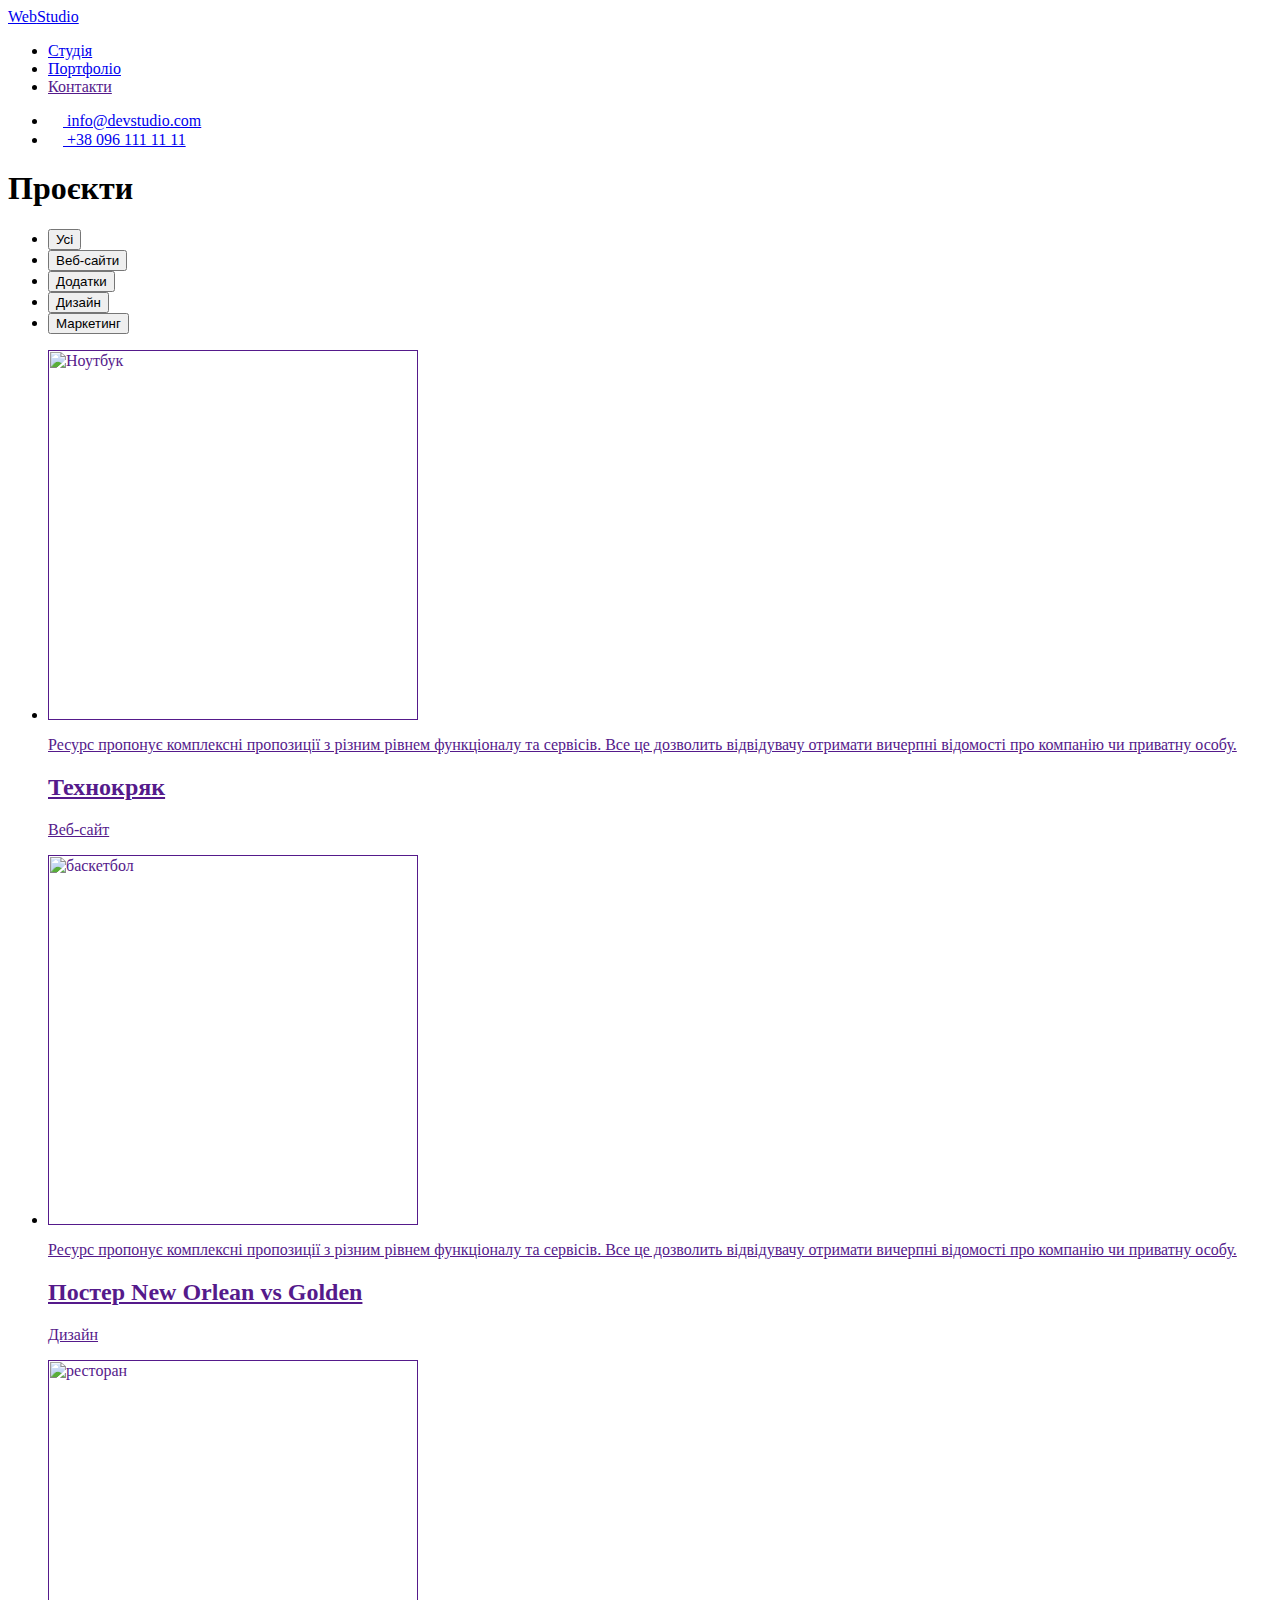
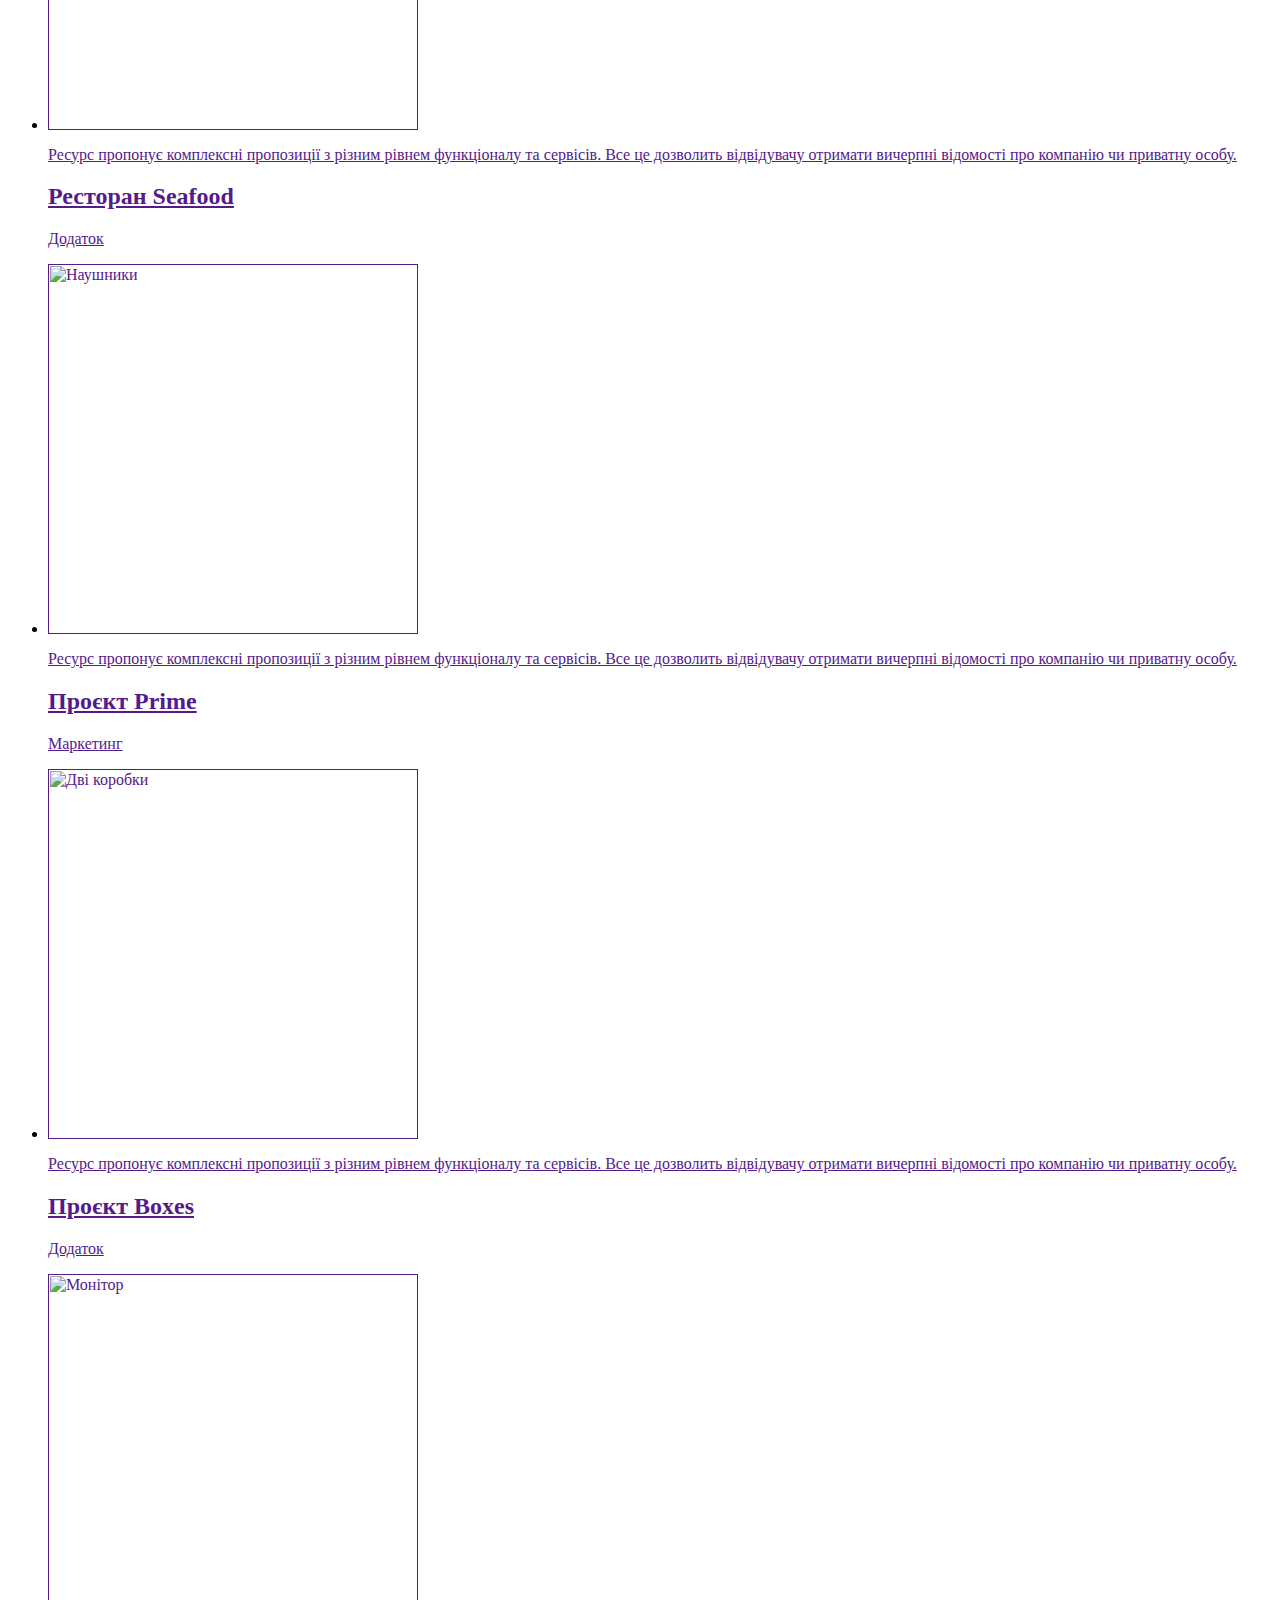
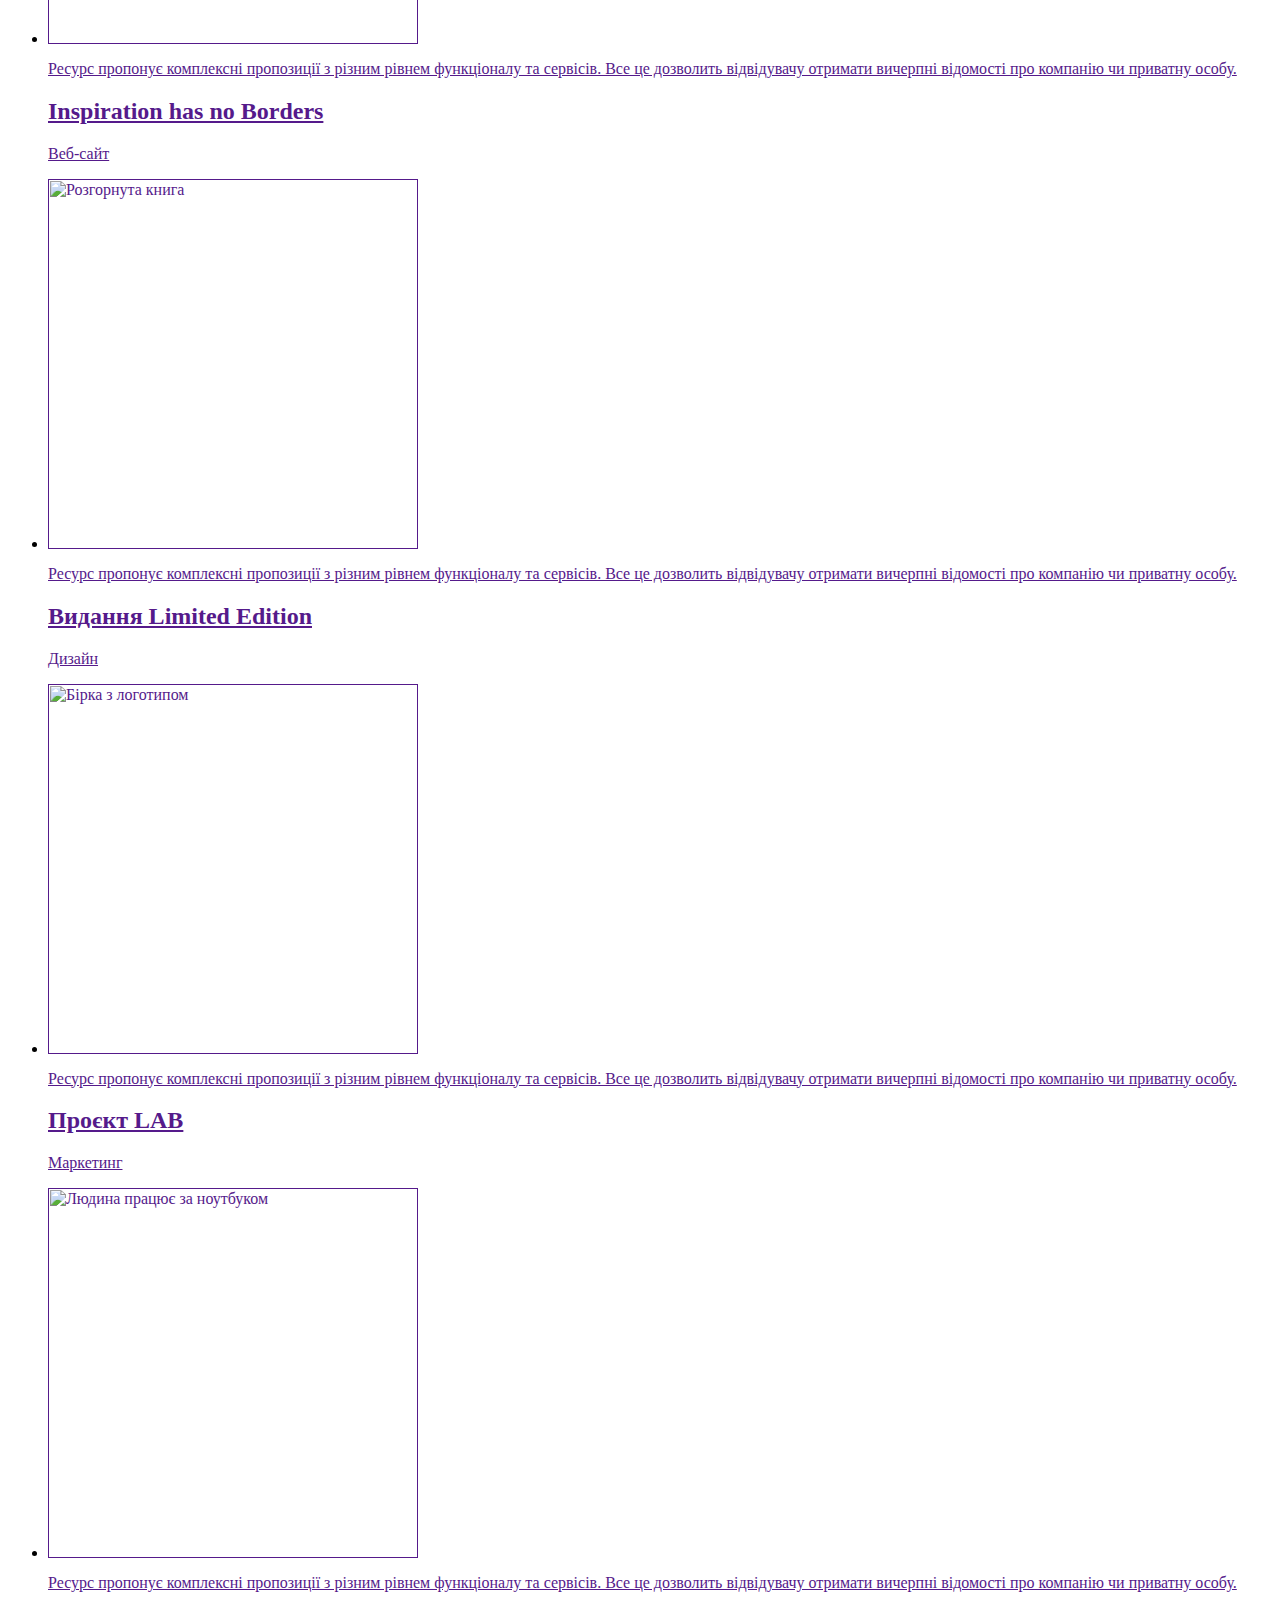
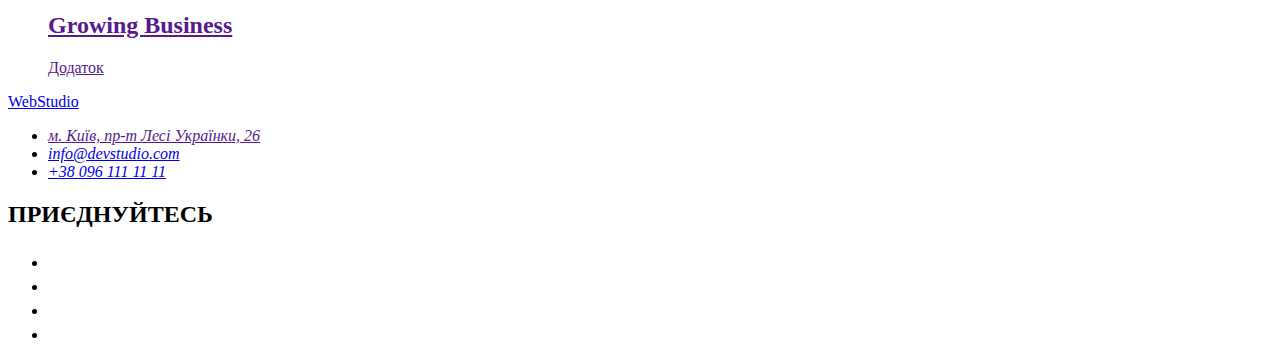
==== portfolio.html @ c9eba614 "Add files via upload" ====
<html lang="uk"><head>
    <meta charset="UTF-8">
    <meta http-equiv="X-UA-Compatible" content="IE=edge">
    <meta name="viewport" content="width=device-width, initial-scale=1.0">
    <title>Портфоліо</title>
    <link rel="preconnect" href="https://fonts.googleapis.com">
    <link rel="preconnect" href="https://fonts.gstatic.com" crossorigin="">
    <link href="https://fonts.googleapis.com/css2?family=Raleway:wght@700&amp;family=Roboto:wght@400;500;700;900&amp;display=swap" rel="stylesheet">
    <link
    rel="stylesheet"
    href="https://cdnjs.cloudflare.com/ajax/libs/modern-normalize/1.1.0/modern-normalize.min.css"
    integrity="sha512-wpPYUAdjBVSE4KJnH1VR1HeZfpl1ub8YT/NKx4PuQ5NmX2tKuGu6U/JRp5y+Y8XG2tV+wKQpNHVUX03MfMFn9Q=="
    crossorigin="anonymous"
    referrerpolicy="no-referrer"
  />
    <link rel="stylesheet" href="./css/styles.css">
  </head>
  <body>
    <header class="header ">
      <div class=" just-cont container">
        <nav class="main-nav">
          <a class="logo link header-logo" href="./index.html" aria-label="Посилання на домашню сторінку"><span
              class="current">Web</span>Studio</a>
          <ul class="nav-list list">
            <li class="nav-item">
              <a class="nav-link hover-color  link" href="./index.html"
                aria-label="Посилання на сторінку'Студія'">Студія</a>
            </li>
            <li class="nav-item">
              <a class="nav-link hover-color current link pseudo-element " href="./portfolio.html"
                aria-label="Посилання на сторінку'Портфоліо'">Портфоліо</a>
            </li>
            <li class="nav-item">
              <a class="nav-link hover-color link" href="" aria-label="Посилання на сторінку з контактами">Контакти</a>
            </li>
          </ul>
        </nav>
        <ul class="contacts-header-list list" >
          <li class="contact-time ">
            <a class="contact-link hover-color link" href="mailto:/info@devstudio.com"> <svg class=" " width="15" height="12">
              <use href="./images/2.svg#icon-envelope"></use></svg>  info@devstudio.com</a>
          </li>
          <li class="contact-time hover-color">
            <a class="contact-link hover-color link " href="tel:+380961111111"> <svg class=" " width="15" height="15">
                <use  href="./images/symbol-defs.svg#icon-mobile"></use>
              </svg> +38 096 111 11 11</a>
          </li>
          </li>
        </ul>
      </div>
    </header>
    <main>
      <section class="section">
        <div class="container item-container">
        <h1 class="visually-hidden">Проєкти</h1>
        <ul class="filter-list list">
          <li class="filter-item">
            <button class="filter-baton active button" type="button">Усі</button>
          </li>
          <li class="filter-item">
            <button class="filter-baton hover-bcg-color button" type="button">Веб-сайти</button>
          </li>
          <li class="filter-item">
            <button class="filter-baton hover-bcg-color button " type="button">Додатки</button>
          </li>
          <li class="filter-item">
            <button class="filter-baton hover-bcg-color button" type="button">Дизайн</button>
          </li>
          <li class="filter-item">
            <button class="filter-baton hover-bcg-color button" type="button">Маркетинг</button>
          </li>
        </ul>

        <ul class="project-list list">
          <li class="project-time lishka">
            <div class="description">
            <a class="card-linki link " href="">
              <img class="item-image" src="./images/img9.jpg" alt="Ноутбук " width="370">
              <p class="card-link">
                Ресурс пропонує комплексні пропозиції з різним рівнем функціоналу та сервісів.
                Все це дозволить відвідувачу отримати вичерпні відомості про компанію чи
                приватну особу.
              </p>
              <div class="card-link2">
              <h2 class="project-title">Технокряк</h2>
              <p class="project-description">Веб-сайт</p></div></div>
      </a>
          </li>
        
          
          <li class="project-time ">
            <div class="description">
            <a class="card-linki link " href="">
              <img class="item-image" src="./images/img10.jpg" alt="баскетбол" width="370">
              <p class="card-link">
                Ресурс пропонує комплексні пропозиції з різним рівнем функціоналу та сервісів.
                Все це дозволить відвідувачу отримати вичерпні відомості про компанію чи
                приватну особу.
              </p>
              <div class="card-link2">
              <h2 class="project-title">Постер New Orlean vs Golden</h2>
              <p class="project-description">Дизайн</p></div>
            </div></a>
          </li>
          
          <li class="project-time ">
            <div class="description">
            <a class="card-linki link" href="">
              <img class="item-image" src="./images/img11.jpg" alt="ресторан" width="370">
              <p class="card-link">
                Ресурс пропонує комплексні пропозиції з різним рівнем функціоналу та сервісів.
                Все це дозволить відвідувачу отримати вичерпні відомості про компанію чи
                приватну особу.
              </p>
              <div class="card-link2">
              <h2 class="project-title">Ресторан Seafood</h2>
              <p class="project-description">Додаток</p>
            </div>
           </div></a>
          </li>
          
          <li class="project-time ">
            <div class="description">
            <a class="card-linki link" href="">

              <img class="item-image" src="./images/img12.jpg" alt="Наушники" width="370">
              <p class="card-link">
                Ресурс пропонує комплексні пропозиції з різним рівнем функціоналу та сервісів.
                Все це дозволить відвідувачу отримати вичерпні відомості про компанію чи
                приватну особу.
              </p>
              <div class="card-link2">
              <h2 class="project-title">Проєкт Prime</h2>
              <p class="project-description">Маркетинг</p>
          </div>
            </div></a>
          </li>
          
          <li class="project-time ">
            <div class="description">
            <a class="card-linki link" href="">
              
              <img class="item-image" src="./images/img13.jpg" alt="Дві коробки" width="370">
              <p class="card-link">
                Ресурс пропонує комплексні пропозиції з різним рівнем функціоналу та сервісів.
                Все це дозволить відвідувачу отримати вичерпні відомості про компанію чи
                приватну особу.
              </p>
              <div class="card-link2">
              <h2 class="project-title">Проєкт Boxes</h2>
              <p class="project-description">Додаток</p>
            </div>
           </div></a>
          </li>
          
          <li class="project-time ">
            <div class="description">
          <a class="card-linki link " href="">
              
              <img class="item-image" src="./images/img14.jpg" alt="Монітор" width="370">
              <p class="card-link">
                Ресурс пропонує комплексні пропозиції з різним рівнем функціоналу та сервісів.
                Все це дозволить відвідувачу отримати вичерпні відомості про компанію чи
                приватну особу.
              </p>
              <div class="card-link2">
              <h2 class="project-title">Inspiration has no Borders</h2>
              <p class="project-description">Веб-сайт</p>
          </div>
            </div></a>
          </li>
          
          <li class="project-time ">
            <div class="description">
          <a class="card-linki link" href="">
              
              
              <img class="item-image" src="./images/img15.jpg" alt="Розгорнута книга" width="370">
              <p class="card-link">
                Ресурс пропонує комплексні пропозиції з різним рівнем функціоналу та сервісів.
                Все це дозволить відвідувачу отримати вичерпні відомості про компанію чи
                приватну особу.
              </p>
              <div class="card-link2">
              <h2 class="project-title">Видання Limited Edition</h2>
              <p class="project-description">Дизайн</p>
            </div>
            </div></a>
          </li>
          
          <li class="project-time ">
            <div class="description">
        <a class="card-linki link" href="">
              
              
              <img class="item-image" src="./images/img16.jpg" alt="Бірка з логотипом" width="370">
              <p class="card-link">
                Ресурс пропонує комплексні пропозиції з різним рівнем функціоналу та сервісів.
                Все це дозволить відвідувачу отримати вичерпні відомості про компанію чи
                приватну особу.
              </p>
              <div class="card-link2">
              <h2 class="project-title">Проєкт LAB</h2>
              <p class="project-description">Маркетинг</p>
            </div>
            </div></a>
          </li>
          
          <li class="project-time ">
            <div class="description">
          <a class="card-linki link" href="">
              <img  class="item-image" src="./images/img17.jpg" alt="Людина працює за ноутбуком" width="370">
              <p class="card-link">
                Ресурс пропонує комплексні пропозиції з різним рівнем функціоналу та сервісів.
                Все це дозволить відвідувачу отримати вичерпні відомості про компанію чи
                приватну особу.
              </p>
              <div class="card-link2">
              <h2 class="project-title">Growing Business</h2>
              <p class="project-description">Додаток</p>
          </div></div>
          </a>
          </li>
        </ul>
        </div>
      </section>
    </main>
  <footer class="footer">
    <div class="container fotlist111">
  
      <div footlist1>
        <a class="logo link footer-logo-margin" href="./index.html" aria-label="Посилання на домашню сторінку"><span
            class="current">Web</span><span class="footer-logo">Studio</span></a>
        <address>
          <ul class="contacts-footer-list list">
            <li class="contacts-footer-item">
              <a class="contacts-footer-link link" href="">м. Київ, пр-т Лесі Українки, 26</a>
            </li>
            <li class="contacts-footer-item">
              <a class="contacts-footer-link transparent hover-color link"
                href="mailto:info@devstudio.com">info@devstudio.com</a>
            </li>
            <li class="contacts-footer-item">
              <a class="contacts-footer-link transparent hover-color link" href="tel:+380961111111">+38 096 111 11 11</a>
            </li>
          </ul>
      </div>
      </address>
      <div class="footlist1">
        <h2 class="joinup">ПРИЄДНУЙТЕСЬ</h2>
        <ul class="cocialul1">
          <li class="circ">
            <a class="link12" href="portfolio.html">
              <svg class="icon13" width="20px" height="20px">
                <use href="images/symbol-defs.svg#icon-instagram-2"></use>
              </svg>
            </a>
          </li>
          <li class="circ">
            <a class="link12" href="portfolio.html">
              <svg class="icon13" width="20px" height="20px">
                <use href="images/symbol-defs.svg#icon-twiter"></use>
              </svg>
            </a>
          </li>
          <li class="circ">
            <a class="link12" href="portfolio.html">
              <svg class="icon13" width="20px" height="20px">
                <use href="images/symbol-defs.svg#icon-facebook"></use>
              </svg>
            </a>
          </li>
          <li class="circ">
            <a class="link12" href="portfolio.html">
              <svg class="icon13" width="20px" height="20px">
                <use href="images/symbol-defs.svg#icon-linkedin-1"></use>
              </svg>
            </a>
          </li>
        </ul>
      </div>
  
  
  
  
    </div>
  </footer>
  </body>
</html>
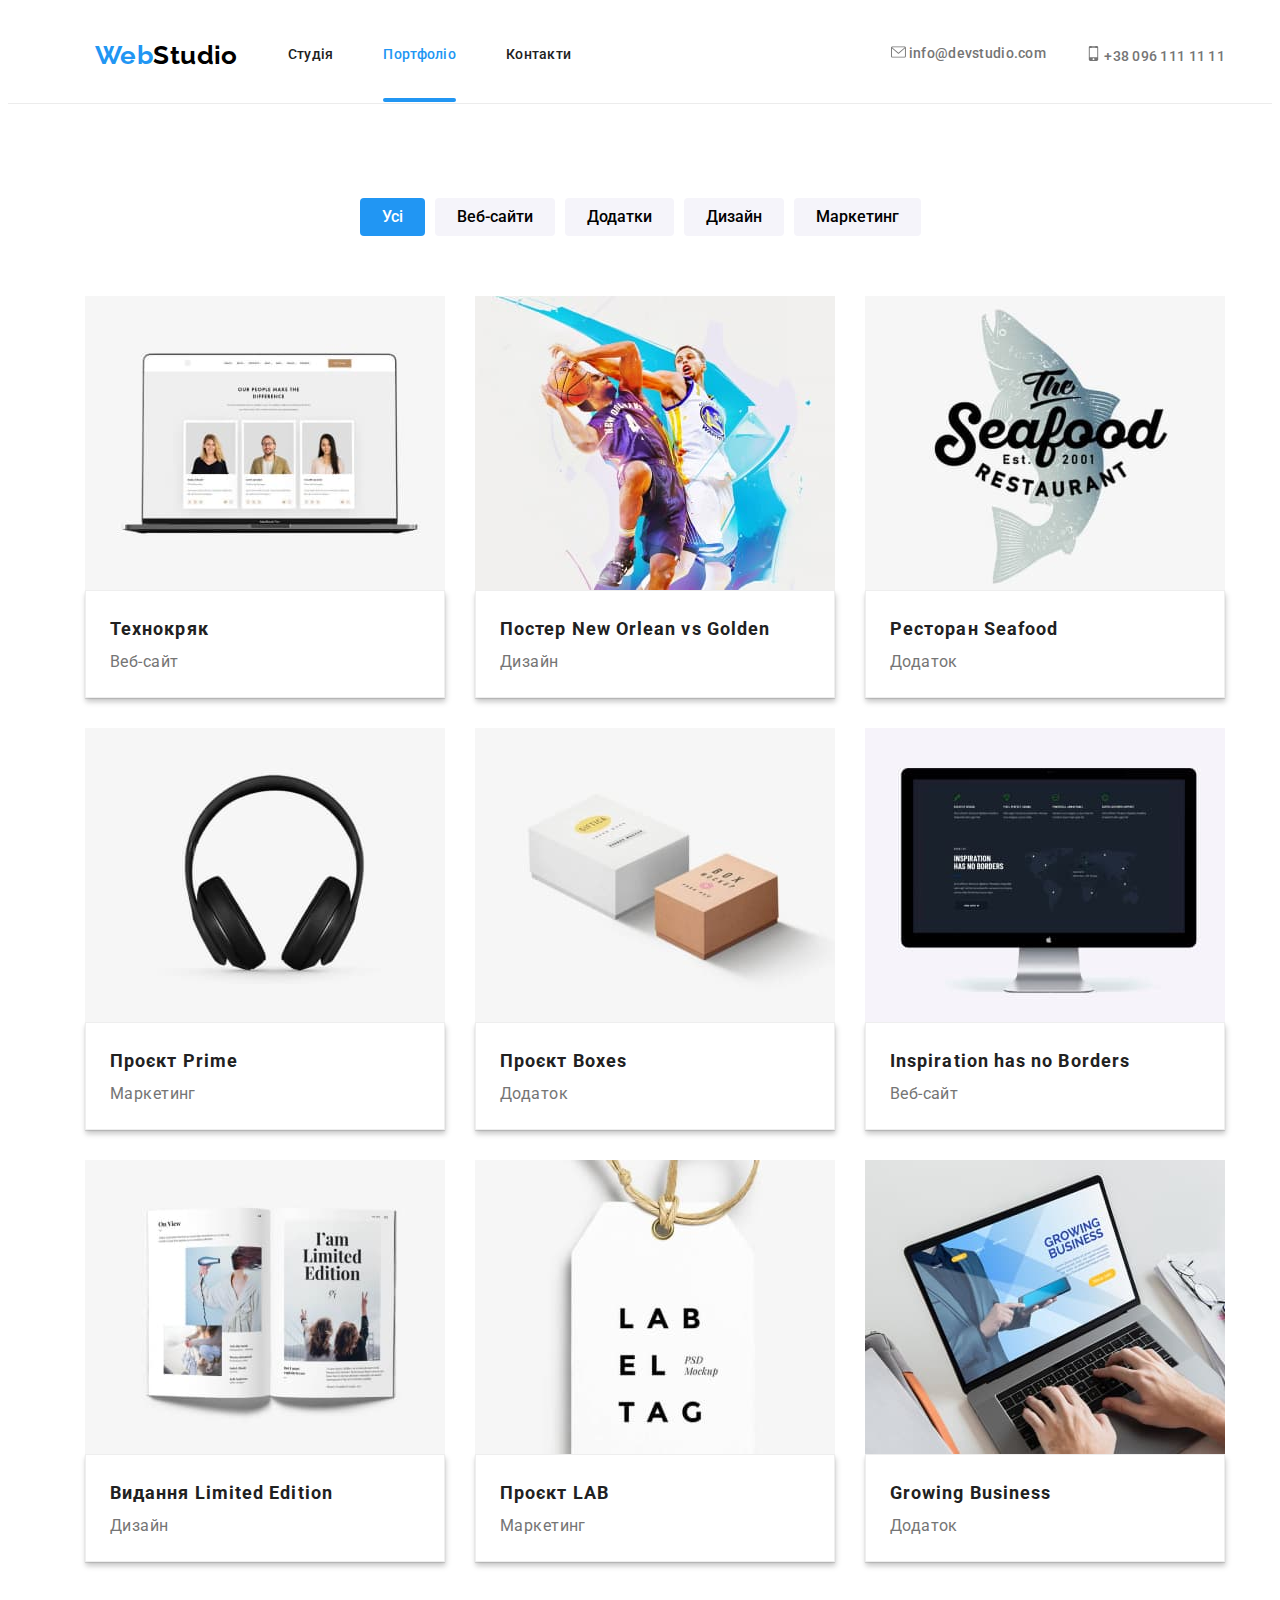
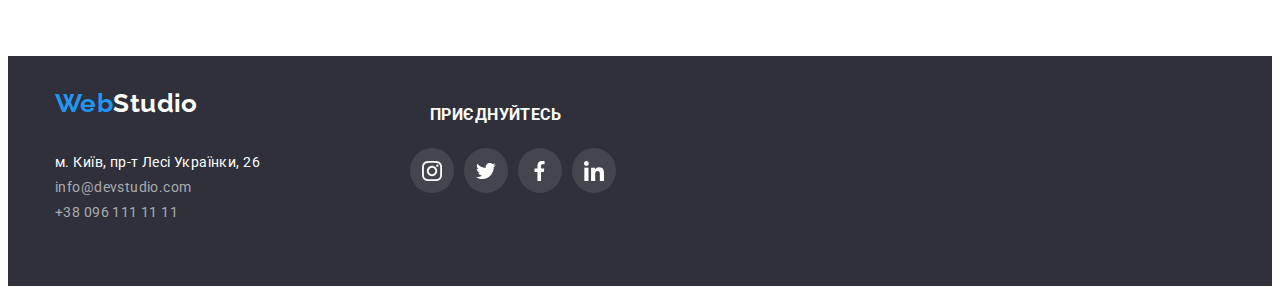
==== commit df8cf4c6: "csdc" ====
--- a/portfolio.html
+++ b/portfolio.html
@@ -72,125 +72,132 @@
         </ul>
 
         <ul class="project-list list">
-          <li class="project-time lishka">
-            <div class="description">
-            <a class="card-linki link " href="">
+          <li class="project-time ">
+          <a class="link" href="">
+            <div class="description">
+            <div class="card-linki  ">
               <img class="item-image" src="./images/img9.jpg" alt="Ноутбук " width="370">
               <p class="card-link">
                 Ресурс пропонує комплексні пропозиції з різним рівнем функціоналу та сервісів.
                 Все це дозволить відвідувачу отримати вичерпні відомості про компанію чи
                 приватну особу.
-              </p>
+              </p></div></div>
               <div class="card-link2">
               <h2 class="project-title">Технокряк</h2>
-              <p class="project-description">Веб-сайт</p></div></div>
+              <p class="project-description">Веб-сайт</p></div>
       </a>
           </li>
         
           
           <li class="project-time ">
-            <div class="description">
-            <a class="card-linki link " href="">
+          <a class="link" href="">
+            <div class="description">
+              <div class="card-linki  ">
               <img class="item-image" src="./images/img10.jpg" alt="баскетбол" width="370">
               <p class="card-link">
                 Ресурс пропонує комплексні пропозиції з різним рівнем функціоналу та сервісів.
                 Все це дозволить відвідувачу отримати вичерпні відомості про компанію чи
                 приватну особу.
-              </p>
+              </p></div></div>
               <div class="card-link2">
               <h2 class="project-title">Постер New Orlean vs Golden</h2>
-              <p class="project-description">Дизайн</p></div>
-            </div></a>
-          </li>
-          
-          <li class="project-time ">
-            <div class="description">
-            <a class="card-linki link" href="">
-              <img class="item-image" src="./images/img11.jpg" alt="ресторан" width="370">
-              <p class="card-link">
-                Ресурс пропонує комплексні пропозиції з різним рівнем функціоналу та сервісів.
-                Все це дозволить відвідувачу отримати вичерпні відомості про компанію чи
-                приватну особу.
-              </p>
+              <p class="project-description">Дизайн</p>
+            </div></a>
+          </li>
+          
+          <li class="project-time ">
+            <a class="link" href="">
+            <div class="description">
+              <div class="card-linki ">
+                      <img class="item-image" src="./images/img11.jpg" alt="ресторан" width="370">
+              <p class="card-link">
+                Ресурс пропонує комплексні пропозиції з різним рівнем функціоналу та сервісів.
+                Все це дозволить відвідувачу отримати вичерпні відомості про компанію чи
+                приватну особу.
+              </p></div></div>
               <div class="card-link2">
               <h2 class="project-title">Ресторан Seafood</h2>
               <p class="project-description">Додаток</p>
-            </div>
+            
            </div></a>
           </li>
           
           <li class="project-time ">
-            <div class="description">
-            <a class="card-linki link" href="">
-
+          <a class="link" href="">
+            <div class="description">
+            
+<div class="card-linki ">
               <img class="item-image" src="./images/img12.jpg" alt="Наушники" width="370">
               <p class="card-link">
                 Ресурс пропонує комплексні пропозиції з різним рівнем функціоналу та сервісів.
                 Все це дозволить відвідувачу отримати вичерпні відомості про компанію чи
                 приватну особу.
-              </p>
+              </p></div></div>
               <div class="card-link2">
               <h2 class="project-title">Проєкт Prime</h2>
               <p class="project-description">Маркетинг</p>
-          </div>
-            </div></a>
-          </li>
-          
-          <li class="project-time ">
-            <div class="description">
-            <a class="card-linki link" href="">
-              
+          
+            </div></a>
+          </li>
+          
+          <li class="project-time ">
+            <a class="link" href="">
+                        <div class="description">
+            
+              <div class="card-linki">
               <img class="item-image" src="./images/img13.jpg" alt="Дві коробки" width="370">
               <p class="card-link">
                 Ресурс пропонує комплексні пропозиції з різним рівнем функціоналу та сервісів.
                 Все це дозволить відвідувачу отримати вичерпні відомості про компанію чи
                 приватну особу.
-              </p>
+              </p></div></div>
               <div class="card-link2">
               <h2 class="project-title">Проєкт Boxes</h2>
               <p class="project-description">Додаток</p>
-            </div>
+            
            </div></a>
           </li>
           
           <li class="project-time ">
-            <div class="description">
-          <a class="card-linki link " href="">
-              
+            <a class="link" href="">
+            <div class="description">
+              <div class="card-linki ">
               <img class="item-image" src="./images/img14.jpg" alt="Монітор" width="370">
               <p class="card-link">
                 Ресурс пропонує комплексні пропозиції з різним рівнем функціоналу та сервісів.
                 Все це дозволить відвідувачу отримати вичерпні відомості про компанію чи
                 приватну особу.
-              </p>
+              </p></div></div>
               <div class="card-link2">
               <h2 class="project-title">Inspiration has no Borders</h2>
               <p class="project-description">Веб-сайт</p>
-          </div>
-            </div></a>
-          </li>
-          
-          <li class="project-time ">
-            <div class="description">
-          <a class="card-linki link" href="">
-              
+         
+            </div></a>
+          </li>
+          
+          <li class="project-time ">
+            <a class="link" href="">
+            <div class="description">
+          
+               <div class="card-linki  ">
               
               <img class="item-image" src="./images/img15.jpg" alt="Розгорнута книга" width="370">
               <p class="card-link">
                 Ресурс пропонує комплексні пропозиції з різним рівнем функціоналу та сервісів.
                 Все це дозволить відвідувачу отримати вичерпні відомості про компанію чи
                 приватну особу.
-              </p>
+              </p></div></div>
               <div class="card-link2">
               <h2 class="project-title">Видання Limited Edition</h2>
               <p class="project-description">Дизайн</p>
-            </div>
-            </div></a>
-          </li>
-          
-          <li class="project-time ">
-            <div class="description">
-        <a class="card-linki link" href="">
+            
+            </div></a>
+          </li>
+          
+          <li class="project-time ">
+            <a class="link" href="">
+            <div class="description">
+      <div class="card-linki  ">
               
               
               <img class="item-image" src="./images/img16.jpg" alt="Бірка з логотипом" width="370">
@@ -198,27 +205,28 @@
                 Ресурс пропонує комплексні пропозиції з різним рівнем функціоналу та сервісів.
                 Все це дозволить відвідувачу отримати вичерпні відомості про компанію чи
                 приватну особу.
-              </p>
+              </p></div></div>
               <div class="card-link2">
               <h2 class="project-title">Проєкт LAB</h2>
               <p class="project-description">Маркетинг</p>
-            </div>
-            </div></a>
-          </li>
-          
-          <li class="project-time ">
-            <div class="description">
-          <a class="card-linki link" href="">
+            
+            </div></a>
+          </li>
+          
+          <li class="project-time ">
+            <a class="link" href="">
+            <div class="description">
+          <div class="card-linki  ">
               <img  class="item-image" src="./images/img17.jpg" alt="Людина працює за ноутбуком" width="370">
               <p class="card-link">
                 Ресурс пропонує комплексні пропозиції з різним рівнем функціоналу та сервісів.
                 Все це дозволить відвідувачу отримати вичерпні відомості про компанію чи
                 приватну особу.
-              </p>
+              </p></div></div>
               <div class="card-link2">
               <h2 class="project-title">Growing Business</h2>
               <p class="project-description">Додаток</p>
-          </div></div>
+          </div>
           </a>
           </li>
         </ul>
--- a/css/styles.css
+++ b/css/styles.css
@@ -0,0 +1,715 @@
+/* Загальні стилі */
+/*  Загальні стилі */
+
+:root {
+  --primary-text-color: #212121;
+  --secondary-text-color: #757575;
+  --logo-text-color: #000000;
+  --accent-color: #2196f3;
+  --white-text-color: #ffffff;
+  --black-background-color: #2f303a;
+  --grey-bcg: #f5f4fa;
+  --timing-function: cubic-bezier(0.4, 0, 0.2, 1);
+}
+
+body {
+  background-color: var(--white-text-color);
+  color: var(--primary-text-color);
+  font-family: Roboto, sans-serif;
+  letter-spacing: 0.03em;
+  font-size: 14px;
+  line-height: 1.14;
+}
+*,
+*::after,
+*::before {
+  box-sizing: border-box;
+}
+
+.container {
+  width: 1200px;
+  padding: 0px 15px;
+  margin: 0 auto;
+}
+
+.list {
+  list-style: none;
+  padding: 0;
+  margin: 0;
+}
+
+h2,
+h3,
+h4,
+h5,
+h6,
+p {
+  margin-top: 0;
+  margin-bottom: 0;
+}
+
+.link {
+  text-decoration: none;
+}
+
+.main-nav {
+  display: flex;
+  margin-right: o auto;
+  transition: fill 250ms var(--timing-function);
+}
+
+.visually-hidden {
+  position: absolute;
+  width: 1px;
+  height: 1px;
+  margin: -1px;
+  border: 0;
+  padding: 0;
+  white-space: nowrap;
+  clip-path: inset(100%);
+  clip: rect(0 0 0 0);
+  overflow: hidden;
+}
+.header-logo {
+  margin-left: auto;
+}
+
+.header {
+  border-bottom: 1px solid #ececec;
+}
+/* Логотип */
+.logo {
+  color: var(--logo-text-color);
+  margin-left: 40px;
+  font-family: Raleway, sans-serif;
+  font-weight: 700;
+  font-size: 26px;
+  line-height: 1.19;
+  padding-top: 32px;
+  padding-bottom: 32px;
+}
+
+.logo:visited {
+  color: var(--primary-text-color);
+}
+
+/* Навігєйшн*/
+.nav-link {
+  color: var(--primary-text-color);
+  font-weight: 500;
+  letter-spacing: 0.02em;
+  position: relative;
+  padding-top: 32px;
+  padding-bottom: 40px;
+}
+.main-nav {
+  align-items: center;
+  position: relative;
+}
+.just-cont {
+  display: flex;
+  align-items: center;
+  justify-content: space-between;
+}
+.nav-list {
+  display: flex;
+  box-sizing: border-box;
+  padding-right: 0px;
+  padding-left: 0px;
+  position: relative;
+}
+
+.contacts-header-list {
+  display: flex;
+
+  margin-left: auto;
+}
+.nav-item {
+  margin-right: 0;
+  margin-left: 50px;
+}
+.pseudo-element::after {
+  content: '';
+  display: block;
+  width: 100%;
+  height: 4px;
+  background-color: currentColor;
+  position: absolute;
+  bottom: 0;
+  left: 0;
+  border-radius: 2px;
+}
+.contact-time:not(:last-child) {
+  margin-right: 40px;
+}
+
+.hover-color:hover,
+.hover-color:focus {
+  color: var(--accent-color);
+  fill: var(--accent-color);
+}
+.hover-color {
+  fill: #757575;
+  transition: color 250ms var(--timing-function), fill 250ms var(--timing-function);
+}
+.current {
+  color: var(--accent-color);
+}
+
+/* Контакти */
+.contact-link {
+  color: var(--secondary-text-color);
+  font-weight: 500;
+  letter-spacing: 0.02em;
+  align-items: center;
+  justify-content: center;
+}
+
+/* Секція головна */
+.hero {
+  text-align: center;
+  padding-top: 200px;
+  padding-bottom: 200px;
+  margin: 0 auto;
+  max-width: 1600px;
+  min-height: 600px;
+  background-color: var(--black-background-color);
+  background-image: linear-gradient(to right, rgba(47, 48, 58, 0.4), rgba(47, 48, 58, 0.4)),
+    url(../images/jungleteam.jpg);
+  background-repeat: no-repeat;
+  background-position: center;
+  background-size: cover;
+}
+.button {
+  cursor: pointer;
+  border: none;
+  text-align: center;
+  padding-bottom: 20px;
+}
+
+.hero-title {
+  color: var(--white-text-color);
+  font-weight: 900;
+  font-size: 44px;
+  line-height: 1.36;
+  letter-spacing: 0.06em;
+  text-transform: uppercase;
+  max-width: 696px;
+  margin: 0 auto 30;
+}
+
+/*секція герой*/
+.hero-baton {
+  background-color: var(--accent-color);
+  color: var(--white-text-color);
+  box-shadow: 0px 4px 4px rgba(0, 0, 0, 0.15);
+  padding-top: 20px;
+  font-family: inherit;
+  font-weight: 700;
+  font-size: 16px;
+  line-height: 1.88;
+  letter-spacing: 0.06em;
+
+  align-items: center;
+  text-align: center;
+  border-radius: 4px;
+  padding: 10px 32px;
+  min-width: 216px;
+}
+
+/* Секція переваги */
+
+.adv-list {
+  display: flex;
+}
+.section-title {
+  font-size: 36px;
+  line-height: 1.17;
+  text-align: center;
+}
+
+.adv-title {
+  font-size: 14px;
+  text-transform: uppercase;
+}
+.adv-description {
+  color: var(--secondary-text-color);
+  line-height: 1.71;
+}
+.advantages {
+  padding-top: 94px;
+}
+.adv-list {
+  display: flex;
+}
+.advantage-item {
+  width: 270px;
+}
+
+.advantage-item:not(:last-child) {
+  margin-right: 30px;
+}
+.vectors1 {
+  display: flex;
+  justify-content: center;
+  align-items: center;
+  width: 270px;
+  height: 120px;
+  margin-bottom: 30px;
+  background-color: #f5f4fa;
+  border-radius: 4px;
+  margin-bottom: 40px;
+}
+.vectors2 {
+  display: flex;
+  justify-content: center;
+  align-items: center;
+  width: 270px;
+  height: 120px;
+  margin-bottom: 30px;
+  background-color: #f5f4fa;
+  border-radius: 4px;
+  margin-bottom: 40px;
+}
+.vectors3 {
+  display: flex;
+  justify-content: center;
+  align-items: center;
+  width: 270px;
+  height: 120px;
+  margin-bottom: 40px;
+  background-color: #f5f4fa;
+  border-radius: 4px;
+}
+.vectors4 {
+  display: flex;
+  justify-content: center;
+  align-items: center;
+  width: 270px;
+  height: 120px;
+  margin-bottom: 40px;
+  background-color: #f5f4fa;
+  border-radius: 4px;
+}
+.vector11 {
+  display: block;
+  width: center;
+  height: center;
+}
+.direction-list {
+  display: flex;
+}
+.direction-item {
+  margin-right: 30px;
+}
+.img {
+  display: block;
+  max-width: 100%;
+  height: auto;
+}
+.direct-img {
+  position: relative;
+  margin: 0px;
+
+  overflow: hidden;
+}
+.desctop {
+  width: 100%;
+  font-weight: 700;
+  line-height: 70px;
+  text-align: center;
+  text-transform: uppercase;
+  white-space: nowrap;
+  color: #ffffff;
+}
+.direct-img > .desctop {
+  position: absolute;
+  bottom: 0;
+  right: 0;
+  margin: 0;
+
+  position: absolute;
+  bottom: 0;
+  left: 0;
+  margin: 0;
+  padding: 0 10px;
+
+  font-family: sans-serif;
+
+  background-color: rgba(47, 48, 58, 0.8);
+}
+
+.section {
+  padding-top: 94px;
+  padding-bottom: 94px;
+}
+/* Секція команда */
+.teams {
+  background-color: var(--grey-bcg);
+
+  padding-top: 94px;
+  padding-bottom: 94px;
+}
+.directions {
+  padding-bottom: 50px;
+}
+
+.team-list {
+  display: flex;
+  flex-wrap: wrap;
+  padding-top: 40px;
+}
+.team-time {
+  background-color: var(--white-text-color);
+}
+
+.team-name {
+  font-weight: 500;
+  font-size: 16px;
+  line-height: 1.19;
+  text-align: center;
+}
+.team-description {
+  background-color: var(--white-text-color);
+  text-align: center;
+  padding-top: 20px;
+  padding-bottom: 20px;
+}
+.team-position {
+  color: var(--secondary-text-color);
+
+  font-size: 16px;
+  line-height: 1.19;
+  text-align: center;
+  margin-top: 20px;
+}
+.team-img {
+  display: block;
+}
+.team-item {
+  box-shadow: 0px 1px 3px rgba(0, 0, 0, 0.12), 0px 1px 1px rgba(0, 0, 0, 0.14),
+    0px 2px 1px rgba(0, 0, 0, 0.2);
+  border-radius: 0px 0px 4px 4px;
+}
+.team-item:not(:last-child) {
+  margin-right: 30px;
+}
+.cocialul {
+  display: flex;
+  background-color: white;
+  justify-content: space-between;
+  padding-right: 50px;
+  padding-bottom: 20px;
+  padding-top: 10px;
+  list-style: none;
+  border-radius: 4px;
+}
+.comany-time {
+  display: flex;
+  background-color: white;
+  justify-content: space-between;
+  list-style: none;
+}
+.box-icon {
+  width: 170px;
+  height: 92px;
+  border: 1px solid #afb1b8;
+  border-radius: 4px;
+  display: flex;
+  margin-top: 50px;
+  justify-content: center;
+  align-items: center;
+  fill: #afb1b8;
+  transition: border-color 250ms var(--timing-function), fill 250ms var(--timing-function);
+}
+.box-icon:hover,
+.box-icon:focus {
+  fill: var(--accent-color);
+  border-color: var(--accent-color);
+}
+.icon2:hover,
+.icon2:focus {
+  fill: var(--accent-color);
+}
+.icon2 {
+  transition: fill 250ms var(--timing-function);
+}
+/* Footer */
+.footer {
+  background-color: var(--black-background-color);
+}
+.footer-logo-margin {
+  margin-left: auto;
+  display: inline-block;
+}
+.contacts-footer-item:not(:last-child) {
+  margin-bottom: 1px;
+}
+.footer-logo {
+  color: var(--white-text-color);
+}
+
+.contacts-footer-link {
+  color: #ffffff;
+  line-height: 1.71;
+  font-style: normal;
+}
+
+.transparent {
+  color: rgba(255, 255, 255, 0.6);
+}
+
+/* Сторінка Портфоліо */
+
+.filter-baton {
+  background-color: var(--grey-bcg);
+
+  font-family: inherit;
+  font-weight: 500;
+  font-size: 16px;
+  line-height: 1.62;
+
+  border-radius: 4px;
+  text-align: center;
+  padding: 6px 22px;
+
+  transition: background-color 250ms var(--timing-function), color 250ms var(--timing-function);
+}
+
+.filter-list {
+  display: flex;
+
+  justify-content: center;
+
+  margin-bottom: 30px;
+}
+.filter-item:not(:last-child) {
+  margin-right: 10px;
+}
+
+.item-image {
+  display: block;
+}
+
+.hover-bcg-color:hover,
+.hover-bcg-color:focus {
+  background-color: var(--accent-color);
+  color: var(--white-text-color);
+}
+.hover-bcg {
+  transition: background-color 250ms var(--timing-function), fill 250ms var(--timing-function);
+}
+.active {
+  background-color: var(--accent-color);
+  color: var(--white-text-color);
+}
+.description {
+  color: var(--primary-text-color);
+  padding-top: 0px;
+  padding-left: 0px;
+  font-size: 18px;
+  line-height: 2;
+  letter-spacing: 0.06em;
+}
+.project-title {
+  color: var(--primary-text-color);
+
+  font-size: 18px;
+  line-height: 2;
+  letter-spacing: 0.06em;
+}
+.project-time {
+  width: calc((100% - 90px) / 3);
+  margin-left: 30px;
+  margin-top: 30px;
+  transition: background-color 250ms var(--timing-function), fill 250ms var(--timing-function);
+}
+
+.project-list {
+  display: flex;
+  flex-wrap: wrap;
+}
+.project-description {
+  color: var(--secondary-text-color);
+
+  font-size: 16px;
+  line-height: 1.88;
+}
+
+.cocialul1 {
+  display: flex;
+  list-style: none;
+
+  padding-top: 10px;
+  align-items: inherit;
+}
+.fotlist111 {
+  display: flex;
+}
+.footlist1 {
+  color: var(--white-text-color);
+  width: 206px;
+  height: 230px;
+  margin-left: 100px;
+  padding-top: 50px;
+}
+
+.circ {
+  fill: var(--white-text-color);
+  margin-left: 10px;
+  display: flex;
+  justify-content: center;
+  align-items: center;
+  width: 45px;
+  height: 45px;
+  flex-shrink: 0;
+  width: 44px;
+  border-radius: 50%;
+  background-color: rgba(255, 255, 255, 0.1);
+  transition: background-color 250ms var(--timing-function);
+}
+.joinup {
+  color: var(--white-text-color);
+  font-size: 16px;
+  line-height: 1.15;
+  font-weight: 700;
+  margin-left: 70px;
+}
+.icon13 {
+  fill: var(--white-text-color);
+}
+.link12 {
+  display: flex;
+  justify-content: center;
+  align-items: center;
+  width: 44px;
+  height: 44px;
+  border-radius: 50%;
+}
+.circ:hover,
+.circ:focus {
+  background-color: var(--accent-color);
+}
+.link12:hover,
+.link12:focus {
+  background-color: var(--accent-color);
+}
+.link12 {
+  transition: background-color 250ms var(--timing-function);
+}
+.social-link {
+  width: 44px;
+  height: 44px;
+  border-radius: 50%;
+  display: flex;
+  align-items: center;
+  justify-content: center;
+  fill: #afb1b8;
+  transition: background-color 250ms var(--timing-function), fill 250ms var(--timing-function);
+}
+
+.social-link:hover,
+.social-link:focus {
+  background-color: var(--accent-color);
+  fill: var(--white-text-color);
+}
+.modal {
+  width: 100%;
+  height: 100%;
+  position: fixed;
+  top: 0px;
+  left: 0px;
+  transition: opacity 2500ms var(--timing-function), visibility 2500ms var(--timing-function);
+  background-color: rgba(0, 0, 0, 0.2);
+  visibility: visible;
+}
+.is-hidden {
+  opacity: 0;
+  visibility: hidden;
+  pointer-events: none;
+}
+.modal-box {
+  min-width: 528px;
+
+  min-height: 521px;
+  border-radius: 4px;
+  background-color: var(--white-text-color);
+  position: absolute;
+  left: 50%;
+  top: 50%;
+  transform: translate(-50%, -50%);
+}
+
+.card-link {
+  position: absolute;
+  bottom: 0;
+  left: 0;
+  margin: 0;
+  padding: 64px 24px;
+  width: 100%;
+  height: 100%;
+  transform: translateY(101%);
+
+  background-color: rgba(33, 150, 243, 0.9);
+  font-size: 18px;
+  line-height: 1.56;
+  color: #ffffff;
+  margin: 0 0 0px;
+  font-size: 18px;
+  line-height: 2;
+  letter-spacing: 0.06em;
+  color: var(--white-text-color);
+  fill: (var(--logo-text-color));
+  transition: transform 250ms var(--timing-function);
+}
+.description {
+  position: relative;
+  overflow: hidden;
+}
+.card-linki {
+  display: block;
+  width: 360px;
+  transition: box-shadow 250ms cubic-bezier(0.4, 0, 0.2, 1);
+}
+
+.card-linki:hover,
+.card-linki:focus {
+  box-shadow: 0px 1px 1px rgba(0, 0, 0, 0.12), 0px 4px 4px rgba(0, 0, 0, 0.06),
+    1px 4px 6px rgba(0, 0, 0, 0.16);
+  outline: none;
+}
+
+.project-time:hover .card-link,
+.project-time:focus .card-link {
+  transform: translateY(0);
+}
+
+.card-link2 {
+  padding: 20px 24px;
+  border-right: 1px solid #eeeeee;
+  border-bottom: 1px solid #eeeeee;
+  border-left: 1px solid #eeeeee;
+  border-top: 1px solid #eeeeee;
+
+  transition: transform 250ms var(--timing-function);
+  box-shadow: 0px 1px 1px rgba(0, 0, 0, 0.12), 0px 4px 4px rgba(0, 0, 0, 0.06),
+    1px 4px 6px rgba(0, 0, 0, 0.16);
+  outline: none;
+}
+.icon-close {
+  fill: var(--logo-text-color);
+}
+.closebtn {
+  background-color: var(--white-text-color);
+  color: var(--logo-text-color);
+  display: flex;
+  justify-content: center;
+  align-items: center;
+  width: 30px;
+  height: 30px;
+  position: absolute;
+  top: 8px;
+  right: 8px;
+  border-radius: 50%;
+  border: 1px solid rgba(78, 62, 62, 0.1);
+}
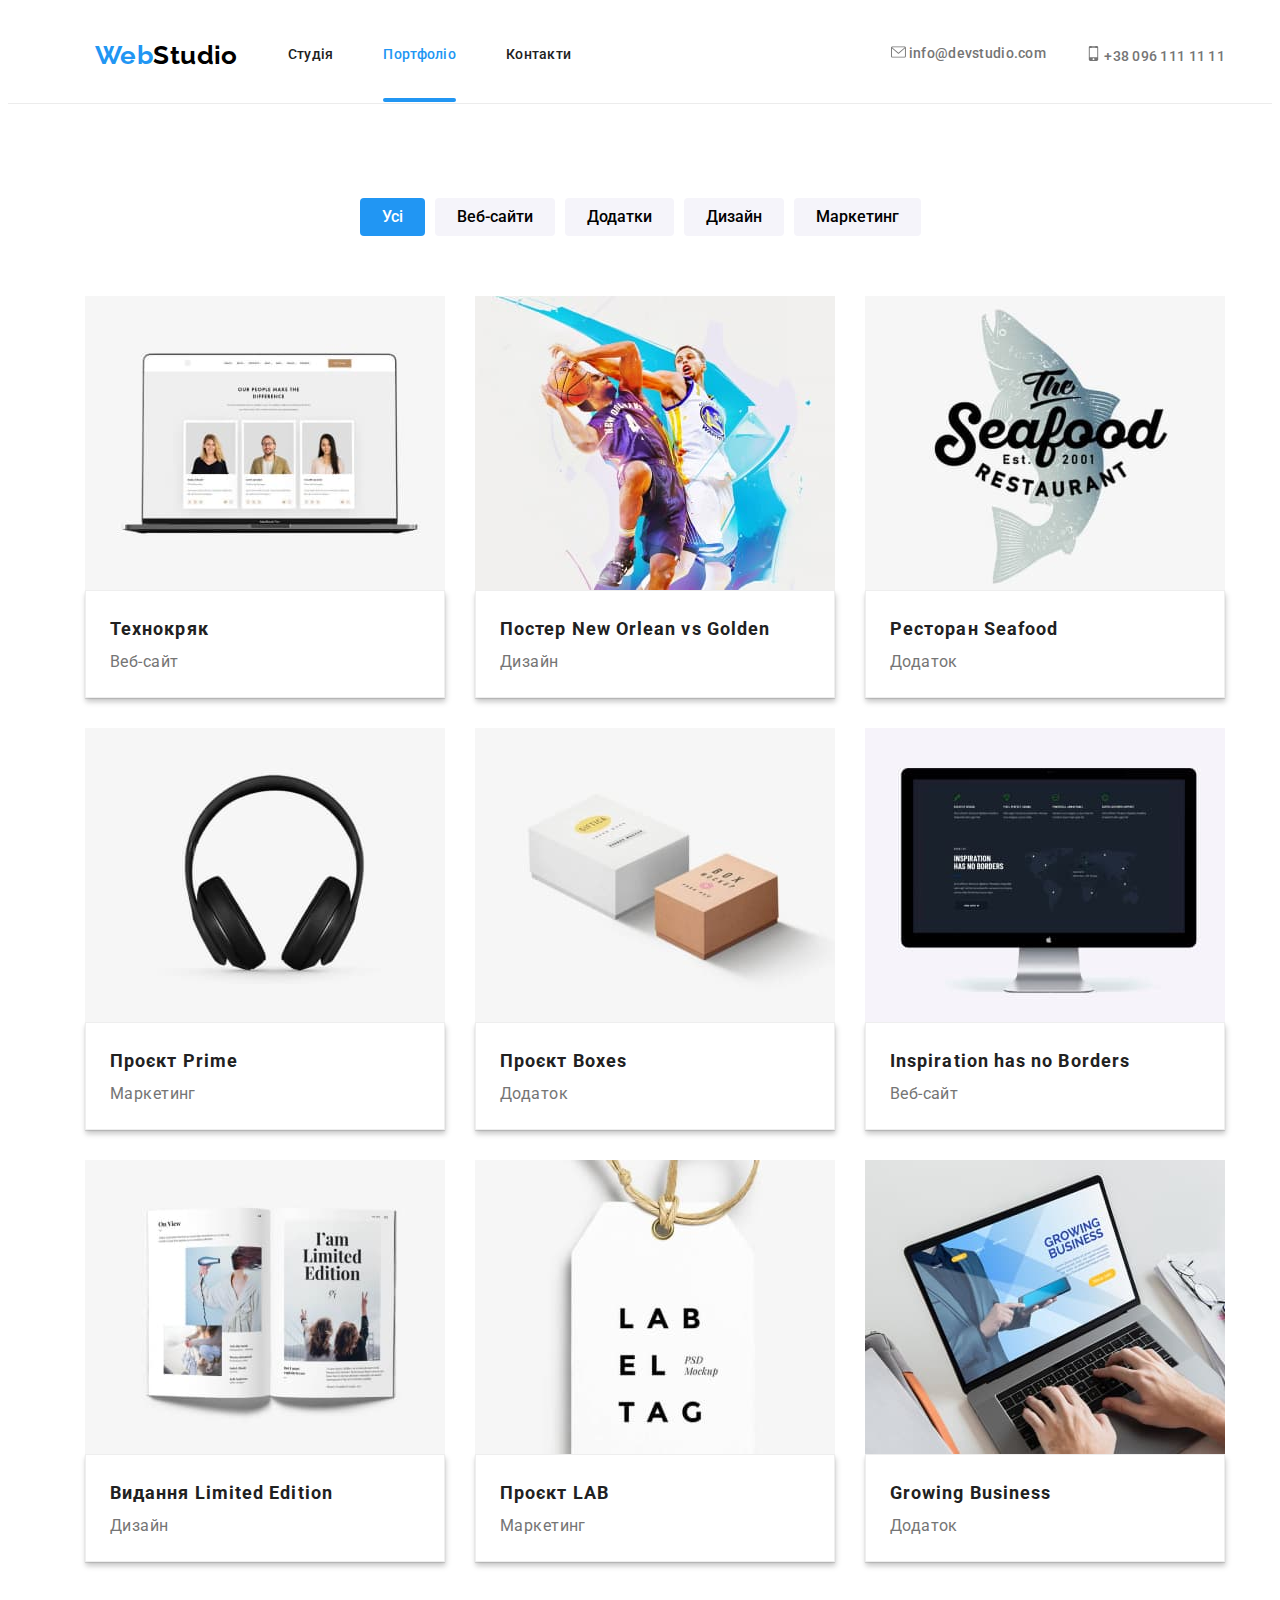
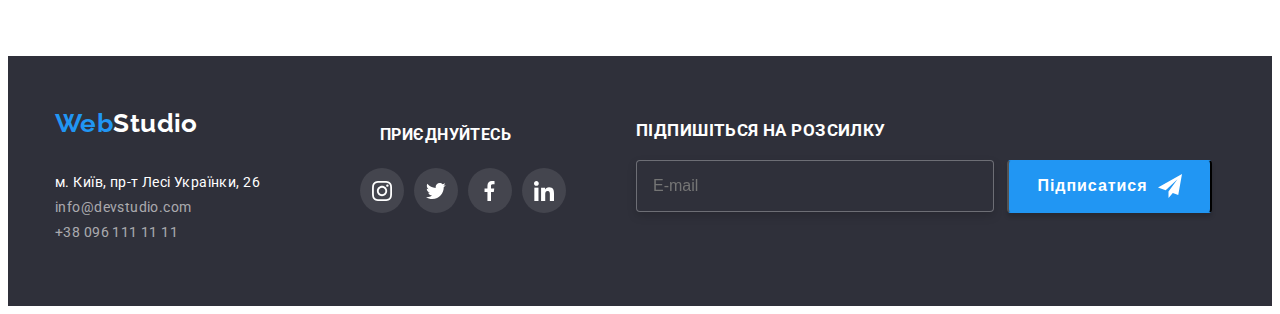
==== commit 344b1acf: "mmn" ====
--- a/portfolio.html
+++ b/portfolio.html
@@ -233,65 +233,76 @@
         </div>
       </section>
     </main>
-  <footer class="footer">
-    <div class="container fotlist111">
+    <footer class="footer">
+      <div class="container fotlist111">
   
-      <div footlist1>
-        <a class="logo link footer-logo-margin" href="./index.html" aria-label="Посилання на домашню сторінку"><span
-            class="current">Web</span><span class="footer-logo">Studio</span></a>
-        <address>
-          <ul class="contacts-footer-list list">
-            <li class="contacts-footer-item">
-              <a class="contacts-footer-link link" href="">м. Київ, пр-т Лесі Українки, 26</a>
-            </li>
-            <li class="contacts-footer-item">
-              <a class="contacts-footer-link transparent hover-color link"
-                href="mailto:info@devstudio.com">info@devstudio.com</a>
-            </li>
-            <li class="contacts-footer-item">
-              <a class="contacts-footer-link transparent hover-color link" href="tel:+380961111111">+38 096 111 11 11</a>
+        <div footlist1>
+          <a class="logo link footer-logo-margin" href="./index.html" aria-label="Посилання на домашню сторінку"><span
+              class="current">Web</span><span class="footer-logo">Studio</span></a>
+          <address>
+            <ul class="contacts-footer-list list">
+              <li class="contacts-footer-item">
+                <a class="contacts-footer-link link" href="">м. Київ, пр-т Лесі Українки, 26</a>
+              </li>
+              <li class="contacts-footer-item">
+                <a class="contacts-footer-link transparent hover-color link"
+                  href="mailto:info@devstudio.com">info@devstudio.com</a>
+              </li>
+              <li class="contacts-footer-item">
+                <a class="contacts-footer-link transparent hover-color link" href="tel:+380961111111">+38 096 111 11
+                  11</a>
+              </li>
+            </ul>
+        </div>
+        </address>
+        <div class="footlist1">
+          <h2 class="joinup">ПРИЄДНУЙТЕСЬ</h2>
+          <ul class="cocialul1">
+            <li class="circ">
+              <a class="link12" href="portfolio.html">
+                <svg class="icon13" width="20px" height="20px">
+                  <use href="images/symbol-defs.svg#icon-instagram-2"></use>
+                </svg>
+              </a>
+            </li>
+            <li class="circ">
+              <a class="link12" href="portfolio.html">
+                <svg class="icon13" width="20px" height="20px">
+                  <use href="images/symbol-defs.svg#icon-twiter"></use>
+                </svg>
+              </a>
+            </li>
+            <li class="circ">
+              <a class="link12" href="portfolio.html">
+                <svg class="icon13" width="20px" height="20px">
+                  <use href="images/symbol-defs.svg#icon-facebook"></use>
+                </svg>
+              </a>
+            </li>
+            <li class="circ">
+              <a class="link12" href="portfolio.html">
+                <svg class="icon13" width="20px" height="20px">
+                  <use href="images/symbol-defs.svg#icon-linkedin-1"></use>
+                </svg>
+              </a>
             </li>
           </ul>
+        </div>
+        <div class="footer22">
+        <h2 class="subscribe-title">ПІДПИШІТЬСЯ НА РОЗСИЛКУ</h2>
+        <div class="subscribe-flex">
+          <label for="" class="subscribe-label">
+            <input type="text" placeholder="E-mail" class="subscribe-input" />
+            <button class="subscribe-btn" type="button">
+              Підписатися
+              <svg width="24" height="24" class="subscribe-icon">
+                <use href="./images/symbol-defs.svg#icon-icon-plane"></use>
+              </svg>
+            </button>
+          </label>
+        </div>
       </div>
-      </address>
-      <div class="footlist1">
-        <h2 class="joinup">ПРИЄДНУЙТЕСЬ</h2>
-        <ul class="cocialul1">
-          <li class="circ">
-            <a class="link12" href="portfolio.html">
-              <svg class="icon13" width="20px" height="20px">
-                <use href="images/symbol-defs.svg#icon-instagram-2"></use>
-              </svg>
-            </a>
-          </li>
-          <li class="circ">
-            <a class="link12" href="portfolio.html">
-              <svg class="icon13" width="20px" height="20px">
-                <use href="images/symbol-defs.svg#icon-twiter"></use>
-              </svg>
-            </a>
-          </li>
-          <li class="circ">
-            <a class="link12" href="portfolio.html">
-              <svg class="icon13" width="20px" height="20px">
-                <use href="images/symbol-defs.svg#icon-facebook"></use>
-              </svg>
-            </a>
-          </li>
-          <li class="circ">
-            <a class="link12" href="portfolio.html">
-              <svg class="icon13" width="20px" height="20px">
-                <use href="images/symbol-defs.svg#icon-linkedin-1"></use>
-              </svg>
-            </a>
-          </li>
-        </ul>
       </div>
-  
-  
-  
-  
-    </div>
-  </footer>
+    </footer>
   </body>
 </html>--- a/css/styles.css
+++ b/css/styles.css
@@ -10,6 +10,7 @@
   --black-background-color: #2f303a;
   --grey-bcg: #f5f4fa;
   --timing-function: cubic-bezier(0.4, 0, 0.2, 1);
+  font-variant: calc();
 }
 
 body {
@@ -437,6 +438,8 @@
 /* Footer */
 .footer {
   background-color: var(--black-background-color);
+  padding-top: 20px;
+ 
 }
 .footer-logo-margin {
   margin-left: auto;
@@ -545,13 +548,16 @@
 }
 .fotlist111 {
   display: flex;
+
 }
 .footlist1 {
   color: var(--white-text-color);
   width: 206px;
   height: 230px;
-  margin-left: 100px;
+  margin-left: 50px;
   padding-top: 50px;
+  margin-right:120px;
+  
 }
 
 .circ {
@@ -713,3 +719,199 @@
   border-radius: 50%;
   border: 1px solid rgba(78, 62, 62, 0.1);
 }
+/*  foot-icon*/
+.subscribe-title {
+  font-size: 17px;
+  text-transform: uppercase;
+padding-top:45px;
+  margin-bottom: 20px;
+
+  color: var(--white-text-color);
+}
+
+.subscribe-input {
+  padding: 15px 16px;
+
+  border: 1px solid rgba(255, 255, 255, 0.3);
+  filter: drop-shadow(0px 4px 4px rgba(0, 0, 0, 0.15));
+  border-radius: 4px;
+
+  min-width: 358px;
+
+  background: var(--black-background-color);
+
+  font-size: 16px;
+  line-height: 1.25;
+  color: rgba(255, 255, 255, 0.6);
+
+  margin-right: 10px;
+}
+
+.subscribe-btn {
+  background: var(--accent-color);
+  box-shadow: 0px 4px 4px rgba(0, 0, 0, 0.15);
+  border-radius: 4px;
+
+  font-weight: 700;
+  font-size: 16px;
+  line-height: 1.88;
+  letter-spacing: 0.06em;
+
+  color: #ffffff;
+
+  border-top: solid 1px var(--accent-color);
+  border-bottom: solid 1px var(--accent-color);
+
+  padding: 10px 62px 10px 28px;
+  position: relative;
+}
+
+.subscribe-label {
+  position: relative;
+}
+
+.subscribe-icon {
+  position: absolute;
+  top: 13px;
+  right: 28px;
+}
+
+.subscribe-flex {
+  display: flex;
+}
+/*----------------*/
+.form {
+  padding: 40px;
+  text-align: start;
+  margin: 0;
+}
+
+.form-title {
+  font-weight: 700;
+  font-size: 20px;
+  line-height: 1.15;
+  text-align: center;
+  justify-content: center;
+  display: flex;
+  margin-bottom: 12px;
+}
+
+.form-label {
+  display: block;
+  position: relative;
+
+  margin-bottom: 10px;
+}
+
+.form-label > .form-textarea {
+  margin-bottom: 20px;
+}
+
+.form-input-name {
+  font-size: 12px;
+  line-height: 1.17;
+
+  letter-spacing: 0.01em;
+
+  color: var(--secondary-text-color);
+  display: block;
+  margin-bottom: 4px;
+}
+
+.lable-agree {
+  text-align: center;
+}
+
+.form-input {
+  width: 100%;
+  height: 40px;
+  padding: 11px;
+  border: 1px solid rgba(33, 33, 33, 0.2);
+  border-radius: 4px;
+  outline: none;
+  transition: border 250ms var(--timing-function);
+  transition: fill 250ms var(--timing-function);
+}
+
+.form-input:hover,
+.form-input:focus {
+  border: 1px solid var(--accent-color);
+  outline: none;
+  fill: var(--accent-color);
+}
+
+.form-input:hover + .form-icon,
+.form-input:focus + .form-icon {
+  fill: var(--accent-color);
+}
+
+.form-icon {
+  position: absolute;
+  bottom: 11px;
+  left: 11px;
+  fill: currentColor;
+  color: var(--primary-text-color);
+  transition: fill 250ms var(--timing-function);
+}
+
+.form-textarea {
+  width: 100%;
+  height: 120px;
+  resize: none;
+  padding: 12px 16px;
+
+  font-size: 12px;
+  line-height: 14px;
+  letter-spacing: 0.01em;
+
+  color: rgba(117, 117, 117, 0.5);
+  outline: none;
+  border: 1px solid rgba(33, 33, 33, 0.2);
+  border-radius: 4px;
+}
+
+.form-textarea:hover,
+.form-textarea:focus {
+  border-color: var(--accent-color);
+}
+
+.checkbox {
+  display: inline-block;
+  width: 16px;
+  height: 15px;
+  border: solid 2px var(--primary-text-color);
+  border-radius: 2px;
+  position: relative;
+  top: 2px;
+}
+
+.input-checkbox:checked + .checkbox {
+  background-color: var(--accent-color);
+  background-image: url(../images/check.svg);
+  border: none;
+  background-repeat: no-repeat;
+  background-position: center;
+  transition: background-color 250ms var(--timing-function);
+}
+
+.form-btn {
+  font-weight: 700;
+  font-size: 16px;
+  line-height: 1.88;
+
+  display: flex;
+  align-items: center;
+  text-align: center;
+  letter-spacing: 0.06em;
+
+  color: var(--white-text-color);
+  background: var(--accent-color);
+  box-shadow: 0px 4px 4px rgba(0, 0, 0, 0.15);
+  border-radius: 4px;
+  padding: 10px 52px;
+  margin-left: auto;
+  margin-right: auto;
+  margin-top: 30px;
+}
+
+
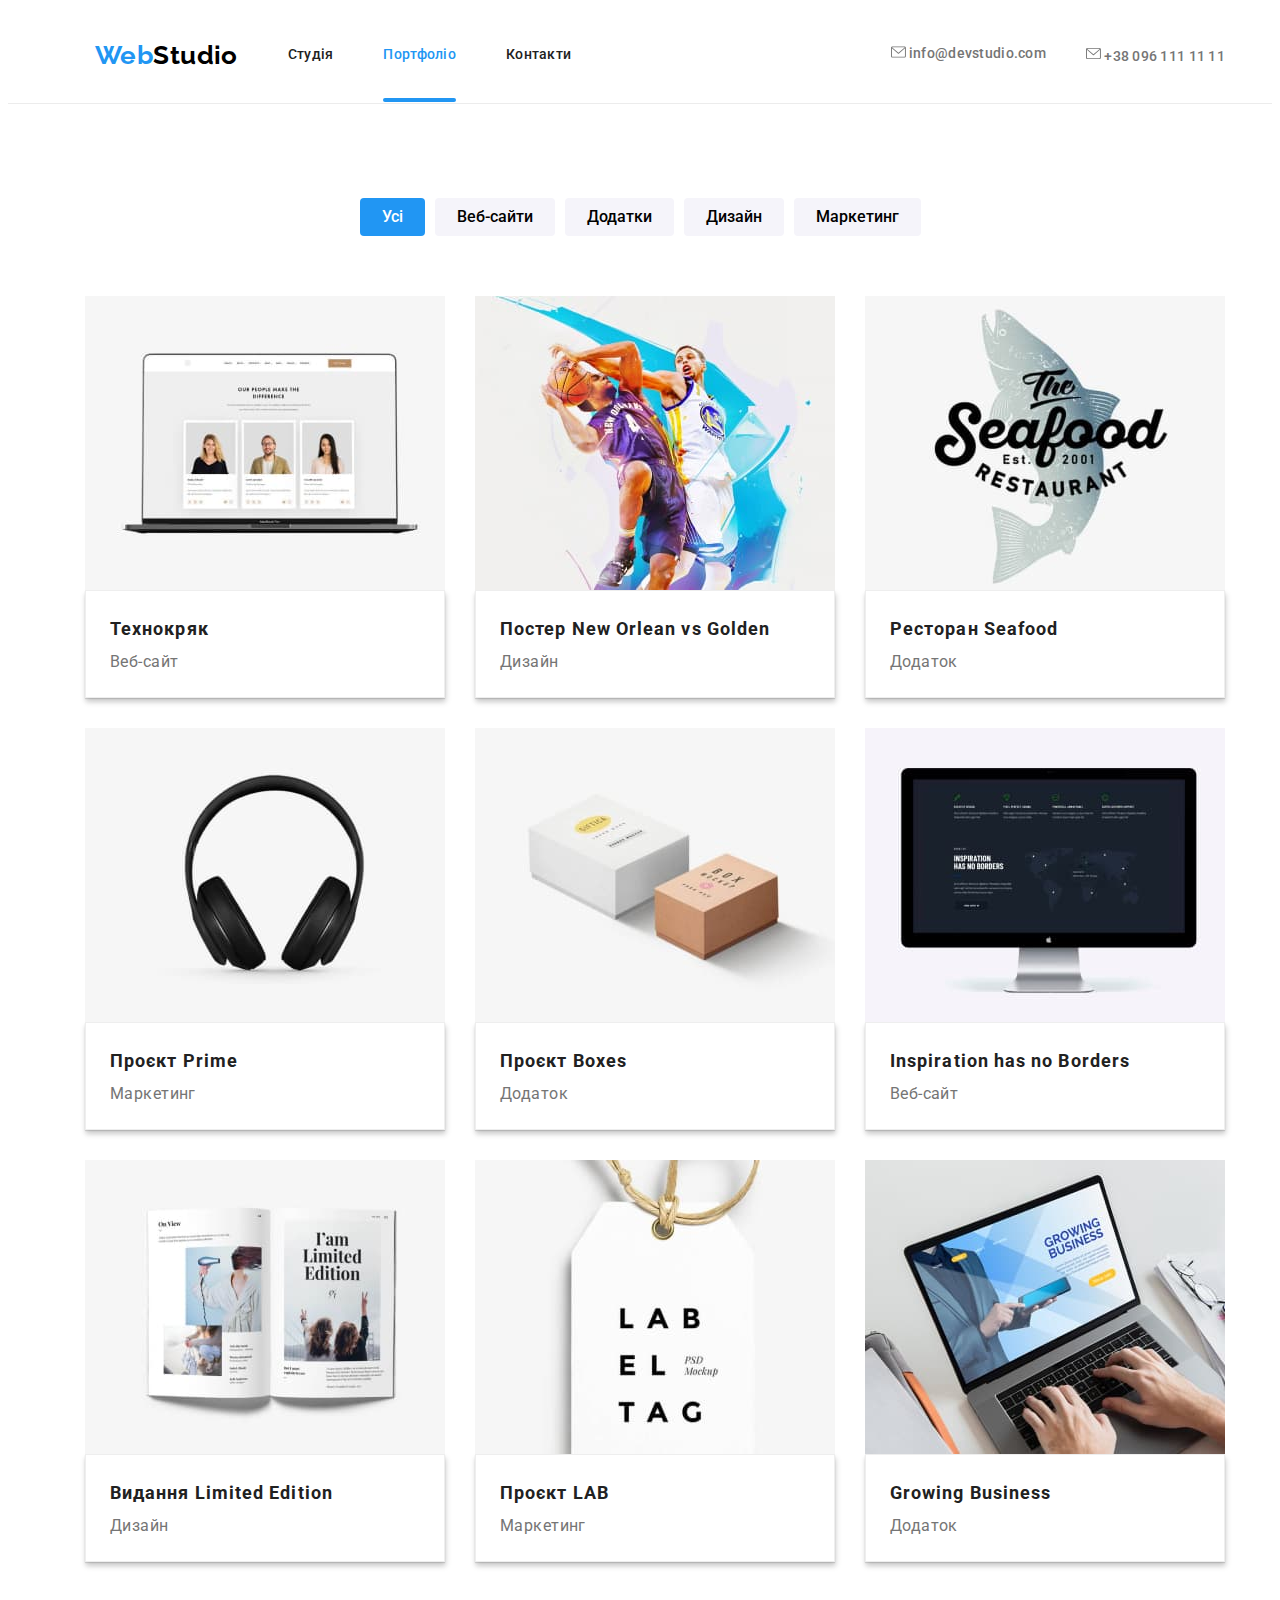
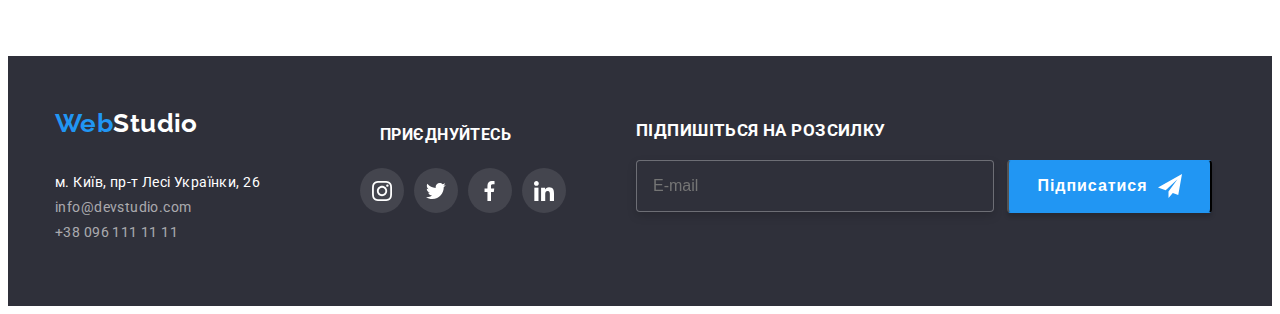
==== commit 92b3f95a: "l,.m,," ====
--- a/portfolio.html
+++ b/portfolio.html
@@ -38,11 +38,11 @@
         <ul class="contacts-header-list list" >
           <li class="contact-time ">
             <a class="contact-link hover-color link" href="mailto:/info@devstudio.com"> <svg class=" " width="15" height="12">
-              <use href="./images/2.svg#icon-envelope"></use></svg>  info@devstudio.com</a>
+              <use href="./images/symbol-defs.svg#icon-envelope"></use></svg>  info@devstudio.com</a>
           </li>
           <li class="contact-time hover-color">
             <a class="contact-link hover-color link " href="tel:+380961111111"> <svg class=" " width="15" height="15">
-                <use  href="./images/symbol-defs.svg#icon-mobile"></use>
+                <use  href="./images/symbol-defs.svg#icon-envelope"></use>
               </svg> +38 096 111 11 11</a>
           </li>
           </li>
